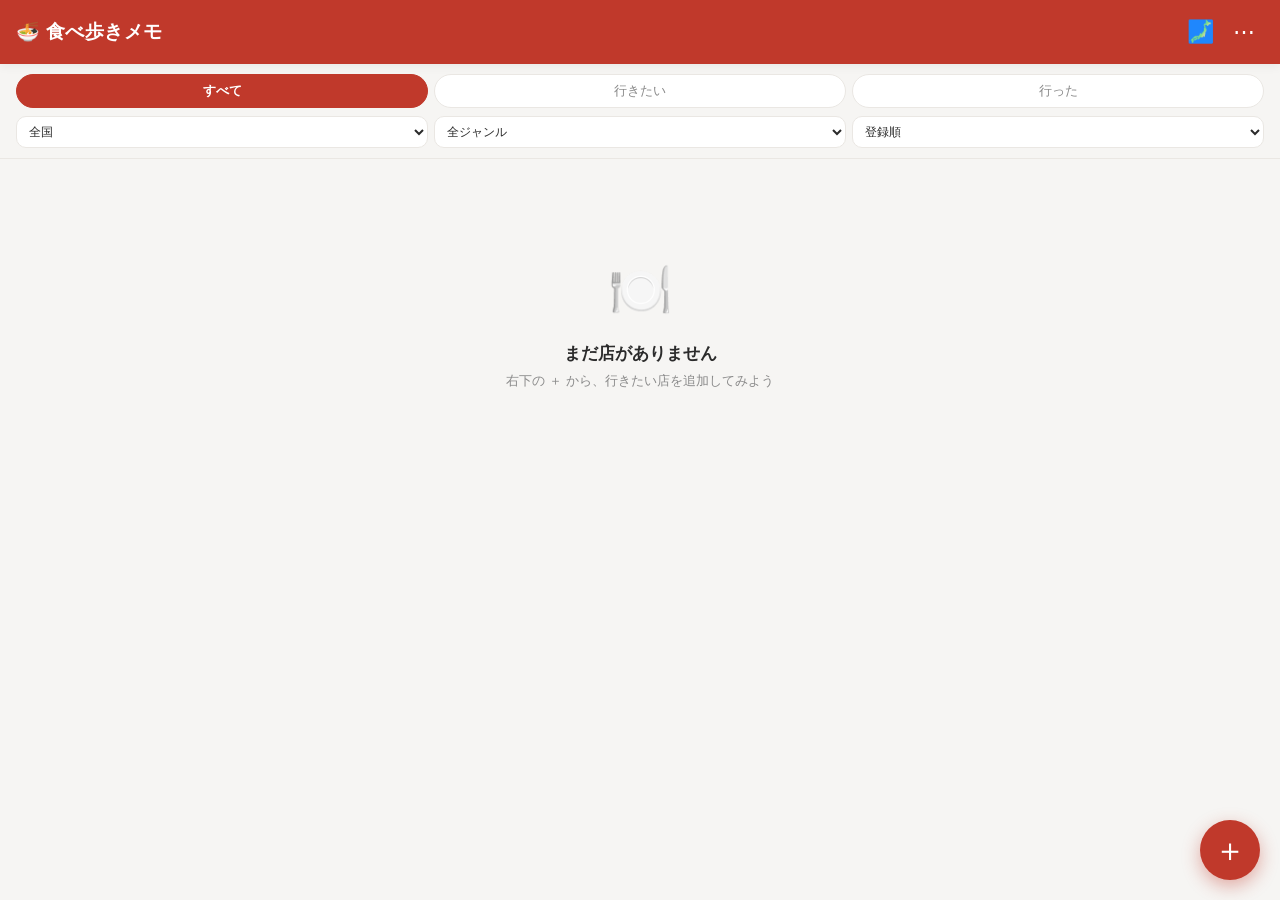
==== index.html @ 45bb27b1 "Supabase同期＋公開ビューを追加（Phase 0/1a/1b/2） - 認証：Supabase（spikeはメール+パスワード。OTP関数も同梱） - 同期：restaurants=文字, ph" ====
<!DOCTYPE html>
<html lang="ja">
<head>
  <meta charset="UTF-8" />
  <meta name="viewport" content="width=device-width, initial-scale=1, viewport-fit=cover" />
  <meta name="theme-color" content="#c0392b" />
  <title>食べ歩きメモ</title>

  <link rel="manifest" href="manifest.webmanifest" />
  <link rel="icon" href="icons/icon.svg" type="image/svg+xml" />
  <link rel="apple-touch-icon" href="icons/apple-touch-icon.png" />
  <meta name="apple-mobile-web-app-capable" content="yes" />
  <meta name="apple-mobile-web-app-status-bar-style" content="black-translucent" />
  <meta name="apple-mobile-web-app-title" content="食べ歩きメモ" />

  <link rel="stylesheet" href="styles.css" />
</head>
<body>
  <!-- ===== ヘッダー ===== -->
  <header class="app-header">
    <h1 class="app-title">🍜 食べ歩きメモ</h1>
    <div class="header-actions">
      <button id="conquestBtn" class="icon-btn" aria-label="全国制覇">🗾</button>
      <button id="menuBtn" class="icon-btn" aria-label="メニュー">⋯</button>
    </div>
  </header>

  <!-- ===== フィルタバー ===== -->
  <div class="filterbar">
    <div class="tabs" id="statusTabs">
      <button class="tab is-active" data-status="all">すべて</button>
      <button class="tab" data-status="want">行きたい</button>
      <button class="tab" data-status="visited">行った</button>
    </div>
    <div class="filter-selects">
      <select id="prefFilter" class="mini-select" aria-label="都道府県で絞る">
        <option value="">全国</option>
      </select>
      <select id="genreFilter" class="mini-select" aria-label="ジャンルで絞る">
        <option value="">全ジャンル</option>
      </select>
      <select id="sortSelect" class="mini-select" aria-label="並び替え">
        <option value="reg">登録順</option>
        <option value="date_desc">日付が新しい順</option>
        <option value="date_asc">日付が古い順</option>
        <option value="pref">都道府県順</option>
        <option value="genre">ジャンル順</option>
      </select>
    </div>
  </div>

  <!-- ===== 絞り込み中バー（地方など） ===== -->
  <div class="active-filter" id="activeFilterBar" hidden>
    <span id="activeFilterLabel"></span>
    <button id="activeFilterClear">解除</button>
  </div>

  <!-- ===== リスト ===== -->
  <main class="list" id="list"></main>

  <!-- ===== 空状態 ===== -->
  <div class="empty" id="emptyState" hidden>
    <div class="empty-emoji">🍽️</div>
    <p class="empty-text">まだ店がありません</p>
    <p class="empty-sub">右下の ＋ から、行きたい店を追加してみよう</p>
  </div>

  <!-- ===== 追加ボタン ===== -->
  <button id="fab" class="fab" aria-label="店を追加">＋</button>

  <!-- ===== 追加/編集モーダル ===== -->
  <div class="modal" id="editModal" hidden>
    <div class="modal-sheet">
      <div class="modal-head">
        <h2 id="editTitle">店を追加</h2>
        <button class="icon-btn" data-close aria-label="閉じる">✕</button>
      </div>
      <form id="editForm" class="form">
        <input type="hidden" id="f_id" />
        <label class="field">
          <span class="label">店名 <em>*</em></span>
          <input type="text" id="f_name" required placeholder="例）餃子の王将 三宮店" />
        </label>
        <label class="field">
          <span class="label">都道府県</span>
          <select id="f_pref"></select>
        </label>
        <label class="field">
          <span class="label">ジャンル</span>
          <select id="f_genre"></select>
        </label>
        <label class="field">
          <span class="label">URL（食べログ等）</span>
          <input type="url" id="f_url" inputmode="url" placeholder="https://..." />
        </label>
        <label class="field">
          <span class="label">メモ</span>
          <textarea id="f_memo" rows="2" placeholder="気になる一品・営業時間・同行者など"></textarea>
        </label>
        <fieldset class="field seg">
          <span class="label">状態</span>
          <div class="segmented">
            <label><input type="radio" name="f_status" value="want" checked /><span>行きたい</span></label>
            <label><input type="radio" name="f_status" value="visited" /><span>行った</span></label>
          </div>
        </fieldset>
        <label class="field">
          <span class="label">日付 <small id="f_dateNote"></small></span>
          <input type="date" id="f_date" />
        </label>
        <fieldset class="field" id="photoField">
          <span class="label">写真 <small id="f_photocount"></small></span>
          <div class="photo-grid" id="f_photoGrid"></div>
          <label class="btn small photo-add">
            <span id="f_photoAddLabel">＋ 写真を追加</span>
            <input type="file" id="f_photoInput" accept="image/*" multiple hidden />
          </label>
          <p class="hint">撮影／ライブラリから選択。自動で軽く圧縮して保存（最大10枚）</p>
        </fieldset>
        <div class="form-actions">
          <button type="button" class="btn ghost danger" id="deleteBtn" hidden>削除</button>
          <button type="submit" class="btn primary">保存</button>
        </div>
      </form>
    </div>
  </div>

  <!-- ===== 詳細モーダル ===== -->
  <div class="modal" id="detailModal" hidden>
    <div class="modal-sheet">
      <div class="modal-head">
        <h2 id="d_name">店名</h2>
        <button class="icon-btn" data-close aria-label="閉じる">✕</button>
      </div>
      <div class="detail-body">
        <div class="detail-meta">
          <span class="badge" id="d_status"></span>
          <span class="chip" id="d_genre" hidden></span>
          <span class="chip" id="d_pref"></span>
          <span class="chip" id="d_count" hidden></span>
        </div>

        <!-- 訪問（複数回）リスト -->
        <div class="visits" id="d_visits"></div>

        <button class="btn ghost add-visit-btn" id="addVisitBtn">＋ もう1回来た（訪問を追加）</button>

        <div class="publish-row" id="d_publishRow" hidden>
          <span><b>🌐 このお店を公開する</b><small>共有リンクで他の人が見られます（読むだけ）</small></span>
          <label class="switch"><input type="checkbox" id="d_public" /><span class="slider"></span></label>
        </div>
      </div>
    </div>
  </div>

  <!-- ===== メニュー（エクスポート/インポート） ===== -->
  <div class="modal" id="menuModal" hidden>
    <div class="modal-sheet compact">
      <div class="modal-head">
        <h2>データ管理</h2>
        <button class="icon-btn" data-close aria-label="閉じる">✕</button>
      </div>
      <div class="menu-list">
        <div id="syncPanel" class="sync-panel"></div>
        <button class="menu-item" id="exportBtn">
          <span class="menu-emoji">📤</span>
          <span><b>バックアップを書き出す</b><small>機種変・データ消え対策（必ず定期的に）</small></span>
        </button>
        <label class="menu-item">
          <span class="menu-emoji">📥</span>
          <span><b>バックアップを読み込む</b><small>書き出したファイルから復元</small></span>
          <input type="file" id="importInput" accept="application/json,.json" hidden />
        </label>
        <div class="menu-item toggle-row">
          <span class="menu-emoji">🗾</span>
          <span><b>全国制覇モード</b><small>ヘッダーの🗾ボタンを表示する</small></span>
          <label class="switch"><input type="checkbox" id="conquestToggle" /><span class="slider"></span></label>
        </div>
        <div class="menu-stat" id="menuStat"></div>
      </div>
    </div>
  </div>

  <!-- ===== 全国制覇 ===== -->
  <div class="modal" id="conquestModal" hidden>
    <div class="modal-sheet">
      <div class="modal-head">
        <h2>🗾 全国制覇</h2>
        <button class="icon-btn" data-close aria-label="閉じる">✕</button>
      </div>
      <div class="conquest-body">
        <div class="cq-headline"><span id="cq_count">0</span> / 47 制覇 <small id="cq_pct"></small></div>
        <div class="cq-bar"><div class="cq-bar-fill" id="cq_barfill"></div></div>
        <div class="cq-legend">
          <span><i class="lg visited"></i>制覇</span>
          <span><i class="lg want"></i>狙い中</span>
          <span><i class="lg none"></i>未開拓</span>
        </div>
        <div class="cq-map-wrap"><svg id="cq_map" viewBox="0 0 420 360" class="cq-map" xmlns="http://www.w3.org/2000/svg"></svg></div>
        <p class="hint" style="text-align:center">県をタップするとその県の一覧に飛びます</p>
        <div class="cq-regions" id="cq_regions"></div>
      </div>
    </div>
  </div>

  <!-- ===== 写真の拡大表示（ピンチ/パン） ===== -->
  <div class="lightbox" id="lightbox" hidden>
    <button class="lightbox-close" id="lightboxClose" aria-label="閉じる">✕</button>
    <span class="lightbox-count" id="lightboxCount"></span>
    <img id="lightboxImg" alt="" draggable="false" />
    <p class="lightbox-hint">スワイプで次の写真・ピンチで拡大・空いた所をタップで閉じる</p>
  </div>

  <!-- ===== トースト ===== -->
  <div class="toast" id="toast" hidden></div>

  <script src="vendor/supabase.min.js"></script>
  <script src="config.js"></script>
  <script src="sync.js"></script>
  <script src="app.js"></script>
</body>
</html>
---- styles.css ----
:root {
  --bg: #f6f5f3;
  --surface: #ffffff;
  --text: #2b2b2b;
  --muted: #8a8a8a;
  --line: #eae7e3;
  --brand: #c0392b;
  --brand-soft: #fbe9e7;
  --want: #e08a00;
  --want-soft: #fff3df;
  --visited: #2e7d5b;
  --visited-soft: #e4f3ec;
  --shadow: 0 2px 10px rgba(0,0,0,.06);
  --radius: 14px;
  --safe-top: env(safe-area-inset-top, 0px);
  --safe-bottom: env(safe-area-inset-bottom, 0px);
}

* { box-sizing: border-box; -webkit-tap-highlight-color: transparent; }
html, body { margin: 0; padding: 0; }
body {
  font-family: -apple-system, BlinkMacSystemFont, "Hiragino Sans", "Noto Sans JP", sans-serif;
  background: var(--bg);
  color: var(--text);
  line-height: 1.5;
  padding-bottom: calc(96px + var(--safe-bottom));
}

/* ===== ヘッダー ===== */
.app-header {
  position: sticky;
  top: 0;
  z-index: 20;
  display: flex;
  align-items: center;
  justify-content: space-between;
  gap: 8px;
  padding: calc(12px + var(--safe-top)) 16px 12px;
  background: var(--brand);
  color: #fff;
  box-shadow: var(--shadow);
}
.app-title { font-size: 19px; margin: 0; font-weight: 700; letter-spacing: .02em; }
.header-actions { display: flex; gap: 4px; }
.icon-btn {
  background: transparent; border: none; color: inherit;
  font-size: 22px; line-height: 1; width: 40px; height: 40px;
  border-radius: 10px; cursor: pointer;
}
.icon-btn:active { background: rgba(255,255,255,.18); }

/* ===== フィルタバー ===== */
.filterbar {
  position: sticky;
  top: calc(56px + var(--safe-top));
  z-index: 15;
  display: flex;
  flex-direction: column;
  align-items: stretch;
  gap: 8px;
  padding: 10px 16px;
  background: var(--bg);
  border-bottom: 1px solid var(--line);
}
.tabs { display: flex; gap: 6px; }
.tab {
  flex: 1;
  padding: 7px 6px;
  border: 1px solid var(--line);
  background: var(--surface);
  border-radius: 999px;
  font-size: 13px;
  color: var(--muted);
  cursor: pointer;
  white-space: nowrap;
}
.tab.is-active { background: var(--brand); border-color: var(--brand); color: #fff; font-weight: 600; }
.filter-selects { display: flex; gap: 6px; }
.mini-select {
  flex: 1; min-width: 0;
  padding: 7px 8px;
  border: 1px solid var(--line);
  border-radius: 10px;
  background: var(--surface);
  font-size: 12px;
}

/* ===== リスト ===== */
.list { padding: 14px 16px; display: flex; flex-direction: column; gap: 12px; }
.card {
  display: flex;
  gap: 12px;
  background: var(--surface);
  border: 1px solid var(--line);
  border-radius: var(--radius);
  padding: 12px;
  box-shadow: var(--shadow);
  cursor: pointer;
}
.card:active { transform: scale(.995); }
.card-thumb {
  width: 64px; height: 64px; flex: none;
  border-radius: 10px; object-fit: cover; background: var(--bg);
  display: grid; place-items: center; font-size: 26px; color: var(--muted);
  overflow: hidden;
}
.card-thumb img { width: 100%; height: 100%; object-fit: cover; }
.card-body { min-width: 0; flex: 1; }
.card-name { font-weight: 700; font-size: 16px; margin: 0 0 4px; overflow: hidden; text-overflow: ellipsis; white-space: nowrap; }
.card-num { color: var(--muted); font-weight: 600; font-size: 13px; }
.visit-badge { display: inline-block; margin-left: 6px; font-size: 11px; font-weight: 700; color: var(--brand); background: var(--brand-soft); padding: 1px 7px; border-radius: 999px; vertical-align: middle; }
.card-sub { display: flex; align-items: center; gap: 6px; flex-wrap: wrap; }
.card-memo { color: var(--muted); font-size: 13px; margin: 6px 0 0; overflow: hidden; text-overflow: ellipsis; white-space: nowrap; }

.badge { font-size: 11px; font-weight: 700; padding: 2px 8px; border-radius: 999px; white-space: nowrap; }
.badge.want { color: var(--want); background: var(--want-soft); }
.badge.visited { color: var(--visited); background: var(--visited-soft); }
.chip { font-size: 12px; color: var(--muted); background: var(--bg); border: 1px solid var(--line); padding: 2px 8px; border-radius: 999px; }

/* ===== 空状態 ===== */
.empty { text-align: center; padding: 64px 24px; color: var(--muted); }
.empty-emoji { font-size: 52px; }
.empty-text { font-size: 17px; font-weight: 700; color: var(--text); margin: 12px 0 4px; }
.empty-sub { font-size: 13px; margin: 0; }

/* ===== FAB ===== */
.fab {
  position: fixed;
  right: 20px;
  bottom: calc(20px + var(--safe-bottom));
  width: 60px; height: 60px;
  border-radius: 50%;
  border: none;
  background: var(--brand);
  color: #fff;
  font-size: 32px; line-height: 1;
  box-shadow: 0 6px 18px rgba(192,57,43,.4);
  cursor: pointer;
  z-index: 25;
}
.fab:active { transform: scale(.94); }

/* ===== モーダル ===== */
.modal {
  position: fixed; inset: 0; z-index: 40;
  background: rgba(0,0,0,.4);
  display: flex; align-items: flex-end; justify-content: center;
  animation: fade .18s ease;
}
/* hidden属性が付いているときは確実に隠す（.modalのdisplay:flexに勝たせる） */
.modal[hidden] { display: none; }
@keyframes fade { from { opacity: 0; } }
.modal-sheet {
  background: var(--surface);
  width: 100%;
  max-width: 560px;
  max-height: 92vh;
  overflow-y: auto;
  border-radius: 18px 18px 0 0;
  padding: 0 18px calc(20px + var(--safe-bottom));
  animation: slideup .22s ease;
}
.modal-sheet.compact { border-radius: 18px; margin: auto 12px; }
/* 詳細（表示）画面は常に画面の約3/4の大きさ（写真が多ければ少し伸びる） */
#detailModal .modal-sheet { min-height: 76vh; max-height: 90vh; }
@keyframes slideup { from { transform: translateY(30px); opacity: .6; } }
.modal-head {
  position: sticky; top: 0; background: var(--surface);
  display: flex; align-items: center; justify-content: space-between;
  padding: 16px 0 12px; border-bottom: 1px solid var(--line); margin-bottom: 16px;
}
.modal-head h2 { font-size: 17px; margin: 0; }
.modal-head .icon-btn { color: var(--muted); font-size: 18px; }

/* ===== フォーム ===== */
.form { display: flex; flex-direction: column; gap: 14px; }
.field { display: flex; flex-direction: column; gap: 6px; border: none; padding: 0; margin: 0; }
.field[hidden] { display: none; }
.field .label { font-size: 13px; font-weight: 600; color: var(--muted); }
.field .label em { color: var(--brand); font-style: normal; }
input[type=text], input[type=url], textarea, select {
  width: 100%;
  padding: 11px 12px;
  border: 1px solid var(--line);
  border-radius: 10px;
  font-size: 16px;
  background: var(--surface);
  color: var(--text);
  font-family: inherit;
}
textarea { resize: vertical; }
input:focus, textarea:focus, select:focus { outline: 2px solid var(--brand-soft); border-color: var(--brand); }

.segmented { display: flex; gap: 8px; }
.segmented label { flex: 1; }
.segmented input { position: absolute; opacity: 0; pointer-events: none; }
.segmented span {
  display: block; text-align: center; padding: 10px;
  border: 1px solid var(--line); border-radius: 10px; font-size: 14px; cursor: pointer;
}
.segmented input:checked + span { background: var(--brand); border-color: var(--brand); color: #fff; font-weight: 600; }

.form-actions { display: flex; gap: 10px; margin-top: 4px; }
.btn {
  border: none; border-radius: 10px; padding: 12px 16px;
  font-size: 15px; font-weight: 600; cursor: pointer; font-family: inherit;
}
.btn.primary { background: var(--brand); color: #fff; flex: 1; }
.btn.ghost { background: var(--bg); color: var(--text); border: 1px solid var(--line); }
.btn.ghost.danger { color: var(--brand); }
.btn.small { font-size: 13px; padding: 7px 12px; background: var(--brand-soft); color: var(--brand); }
.photo-add { display: inline-flex; align-items: center; justify-content: center; align-self: flex-start; }
.photo-add.busy { opacity: .6; pointer-events: none; }
#f_photoGrid:empty { display: none; }
#f_photoGrid { margin-bottom: 4px; }
.btn:active { transform: scale(.97); }

/* ===== 詳細 ===== */
.detail-body { display: flex; flex-direction: column; gap: 12px; }
.detail-meta { display: flex; gap: 8px; align-items: center; }
.detail-url { color: var(--brand); font-size: 14px; text-decoration: none; font-weight: 600; }
.detail-memo { margin: 0; white-space: pre-wrap; font-size: 15px; color: #444; }
.detail-memo:empty { display: none; }
.photos-head { display: flex; align-items: center; justify-content: space-between; margin-top: 6px; }
.photos-head .label { font-size: 13px; font-weight: 600; color: var(--muted); }
.photo-grid { display: grid; grid-template-columns: repeat(3, 1fr); gap: 6px; }
.photo-grid:empty { display: none; }
.photo-cell { position: relative; aspect-ratio: 1; border-radius: 10px; overflow: hidden; background: var(--bg); }
.photo-cell img { width: 100%; height: 100%; object-fit: cover; display: block; }
.photo-del {
  position: absolute; top: 4px; right: 4px;
  width: 26px; height: 26px; border-radius: 50%;
  background: rgba(0,0,0,.55); color: #fff; border: none;
  font-size: 14px; cursor: pointer; display: grid; place-items: center;
}
.hint { font-size: 12px; color: var(--muted); margin: 2px 0 0; }
.detail-actions { display: flex; gap: 10px; margin-top: 8px; }
.detail-actions .btn { flex: 1; }

/* ===== 訪問リスト（複数回） ===== */
.visits { display: flex; flex-direction: column; gap: 12px; }
.visit { border: 1px solid var(--line); border-radius: 12px; padding: 12px; display: flex; flex-direction: column; gap: 10px; background: var(--bg); }
.visit-head { display: flex; align-items: center; justify-content: space-between; gap: 8px; flex-wrap: wrap; }
.visit-head-left { display: flex; align-items: center; gap: 6px; flex-wrap: wrap; }
.visit-date { font-size: 13px; color: #555; }
.visit-actions { display: flex; gap: 6px; }
.btn.tiny { font-size: 12px; padding: 5px 10px; background: var(--brand-soft); color: var(--brand); }
.btn.tiny.ghost { background: var(--surface); color: var(--muted); border: 1px solid var(--line); }
.add-visit-btn { width: 100%; margin-top: 12px; }

/* ===== 全国制覇 ===== */
.conquest-body { display: flex; flex-direction: column; gap: 12px; }
.cq-headline { font-size: 20px; font-weight: 800; text-align: center; }
.cq-headline small { font-size: 14px; color: var(--muted); font-weight: 600; }
.cq-bar { height: 10px; background: var(--line); border-radius: 999px; overflow: hidden; }
.cq-bar-fill { height: 100%; background: var(--brand); border-radius: 999px; transition: width .5s ease; }
.cq-legend { display: flex; gap: 16px; justify-content: center; font-size: 12px; color: var(--muted); }
.cq-legend .lg { display: inline-block; width: 12px; height: 12px; border-radius: 3px; margin-right: 4px; vertical-align: -1px; }
.cq-legend .lg.visited { background: var(--brand); }
.cq-legend .lg.want { background: var(--want); }
.cq-legend .lg.none { background: #e6e3df; }
.cq-map-wrap { overflow-x: auto; }
.cq-map { width: 100%; max-width: 420px; height: auto; display: block; margin: 0 auto; }
.cq-map .tile { cursor: pointer; }
.cq-map .tile rect { stroke: rgba(0,0,0,.06); }
.cq-map .tile text { font-size: 9px; font-weight: 700; pointer-events: none; }
.cq-map .tile-visited rect { fill: var(--brand); }
.cq-map .tile-visited text { fill: #fff; }
.cq-map .tile-want rect { fill: var(--want); }
.cq-map .tile-want text { fill: #fff; }
.cq-map .tile-none rect { fill: #e6e3df; }
.cq-map .tile-none text { fill: #9a958e; }
.cq-map .tile:active rect { opacity: .7; }
.cq-regions { display: grid; grid-template-columns: repeat(2, 1fr); gap: 4px 16px; }
.cq-region { display: flex; justify-content: space-between; align-items: baseline; padding: 5px 2px; border-bottom: 1px solid var(--line); font-size: 13px; }
.cq-region-name { color: var(--text); }
.cq-region-score { font-weight: 700; color: var(--muted); }
.cq-region.complete .cq-region-score { color: var(--brand); }
.cq-region { cursor: pointer; }
.cq-region:active { background: var(--bg); }

/* 絞り込み中バー */
.active-filter {
  position: sticky; top: calc(120px + var(--safe-top)); z-index: 14;
  display: flex; align-items: center; justify-content: space-between;
  gap: 10px; margin: 10px 16px 0; padding: 8px 14px;
  background: var(--brand-soft); color: var(--brand);
  border-radius: 10px; font-size: 13px; font-weight: 600;
}
.active-filter[hidden] { display: none; }
.active-filter button { background: var(--brand); color: #fff; border: none; border-radius: 8px; padding: 5px 12px; font-size: 13px; font-weight: 700; cursor: pointer; }

/* ===== アクション付きトースト ===== */
.toast-action { margin-left: 12px; background: transparent; border: none; color: #7fd0ff; font-weight: 700; font-size: 14px; cursor: pointer; padding: 0; }

/* ===== メニュー ===== */
.menu-list { display: flex; flex-direction: column; gap: 8px; }
.menu-item {
  display: flex; align-items: center; gap: 12px; text-align: left;
  background: var(--bg); border: 1px solid var(--line); border-radius: 12px;
  padding: 14px; cursor: pointer; font-family: inherit; width: 100%;
}
.menu-item:active { background: var(--line); }
.menu-emoji { font-size: 22px; }
.menu-item b { display: block; font-size: 15px; }
.menu-item small { display: block; color: var(--muted); font-size: 12px; }
.menu-stat { text-align: center; color: var(--muted); font-size: 12px; padding: 6px; }
.toggle-row { cursor: default; }
.toggle-row .switch { margin-left: auto; flex: none; }
.switch { position: relative; display: inline-block; width: 46px; height: 27px; }
.switch input { opacity: 0; width: 0; height: 0; }
.switch .slider { position: absolute; inset: 0; background: #cfcac3; border-radius: 999px; transition: .2s; cursor: pointer; }
.switch .slider::before { content: ""; position: absolute; width: 21px; height: 21px; left: 3px; top: 3px; background: #fff; border-radius: 50%; transition: .2s; box-shadow: 0 1px 3px rgba(0,0,0,.25); }
.switch input:checked + .slider { background: var(--brand); }
.switch input:checked + .slider::before { transform: translateX(19px); }
.icon-btn[hidden] { display: none; }

/* ===== 写真の拡大表示 ===== */
.photo-cell img { cursor: zoom-in; }
.lightbox {
  position: fixed; inset: 0; z-index: 80;
  background: rgba(0,0,0,.93);
  display: flex; align-items: center; justify-content: center;
  overflow: hidden; touch-action: none;
}
.lightbox[hidden] { display: none; }
.lightbox img {
  max-width: 100%; max-height: 100%;
  transform-origin: center center;
  will-change: transform;
  user-select: none; -webkit-user-select: none; -webkit-user-drag: none;
}
.lightbox-close {
  position: absolute; top: calc(10px + var(--safe-top)); right: 14px; z-index: 2;
  width: 44px; height: 44px; border-radius: 50%;
  background: rgba(255,255,255,.16); color: #fff; border: none;
  font-size: 20px; cursor: pointer; display: grid; place-items: center;
}
.lightbox-hint {
  position: absolute; left: 0; right: 0; bottom: calc(16px + var(--safe-bottom));
  text-align: center; color: rgba(255,255,255,.7); font-size: 12px; margin: 0; padding: 0 16px;
  pointer-events: none;
}
.lightbox-count {
  position: absolute; top: calc(16px + var(--safe-top)); left: 0; right: 0;
  text-align: center; color: rgba(255,255,255,.9); font-size: 14px; font-weight: 600;
  pointer-events: none;
}
.lightbox img.animating { transition: transform .2s ease; }

/* ===== トースト ===== */
.toast {
  position: fixed; left: 50%; bottom: calc(100px + var(--safe-bottom));
  transform: translateX(-50%);
  background: #333; color: #fff; padding: 11px 18px;
  border-radius: 999px; font-size: 14px; z-index: 60;
  box-shadow: 0 4px 14px rgba(0,0,0,.25);
  animation: pop .2s ease;
}
@keyframes pop { from { transform: translateX(-50%) translateY(8px); opacity: 0; } }

@media (min-width: 620px) {
  .modal { align-items: center; }
  .modal-sheet { border-radius: 18px; margin: 12px; }
}

/* ===== 同期パネル（設定モーダル内） ===== */
.sync-panel { margin-bottom: 6px; }
.sync-box {
  background: #faf7f5; border: 1px solid #eee; border-radius: 12px;
  padding: 12px; display: flex; flex-direction: column; gap: 8px;
}
.sync-title { font-weight: 700; font-size: 14px; }
.sync-note { font-size: 12px; color: #777; word-break: break-all; }
.sync-input {
  width: 100%; box-sizing: border-box; padding: 9px 11px;
  border: 1px solid #ddd; border-radius: 8px; font-size: 15px;
}
.sync-row { display: flex; gap: 8px; }
#syncCodeWrap { display: flex; flex-direction: column; gap: 8px; }

.publish-row {
  display: flex; align-items: center; justify-content: space-between; gap: 10px;
  margin-top: 14px; padding: 12px; border: 1px solid #eee; border-radius: 12px; background: #faf7f5;
}
.publish-row small { display: block; color: #888; font-size: 11px; margin-top: 2px; }
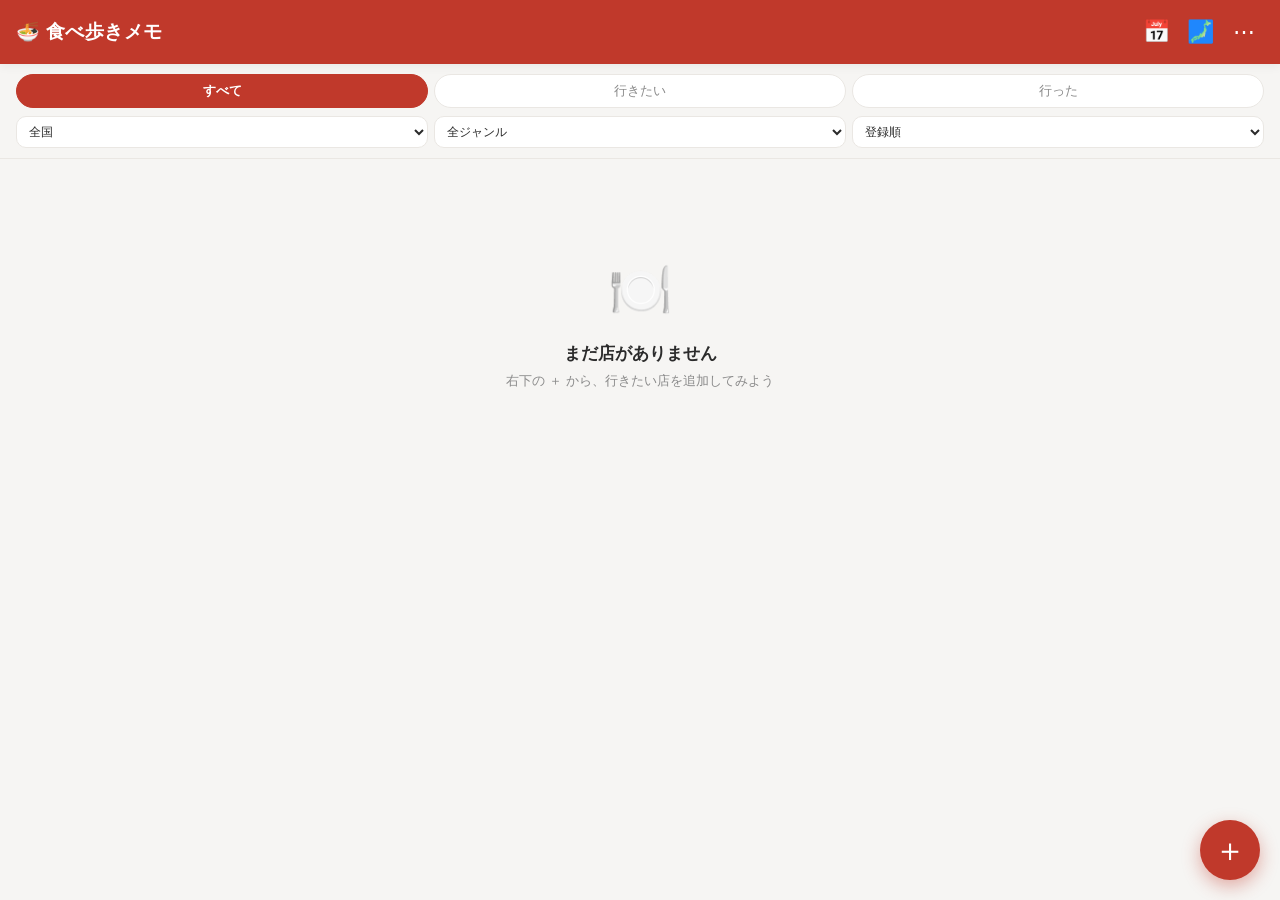
==== commit 42e154cb: "カレンダー表示＋ダークモードを追加 - カレンダー：ヘッダー📅→月グリッド。行った記録を日付ごとに表示・   複数は件数ドット・本日ハイライト・前後月ナビ・日タップで店リスト→詳細へ - ダークモード" ====
--- a/index.html
+++ b/index.html
@@ -13,6 +13,7 @@
   <meta name="apple-mobile-web-app-status-bar-style" content="black-translucent" />
   <meta name="apple-mobile-web-app-title" content="食べ歩きメモ" />
 
+  <script>try{var t=localStorage.getItem('resto-log-theme');if(t)document.documentElement.setAttribute('data-theme',t);}catch(e){}</script>
   <link rel="stylesheet" href="styles.css" />
 </head>
 <body>
@@ -20,6 +21,7 @@
   <header class="app-header">
     <h1 class="app-title">🍜 食べ歩きメモ</h1>
     <div class="header-actions">
+      <button id="calendarBtn" class="icon-btn" aria-label="カレンダー">📅</button>
       <button id="conquestBtn" class="icon-btn" aria-label="全国制覇">🗾</button>
       <button id="menuBtn" class="icon-btn" aria-label="メニュー">⋯</button>
     </div>
@@ -176,6 +178,11 @@
           <span><b>全国制覇モード</b><small>ヘッダーの🗾ボタンを表示する</small></span>
           <label class="switch"><input type="checkbox" id="conquestToggle" /><span class="slider"></span></label>
         </div>
+        <div class="menu-item toggle-row">
+          <span class="menu-emoji">🌙</span>
+          <span><b>ダークモード</b><small>暗い配色に切り替え</small></span>
+          <label class="switch"><input type="checkbox" id="darkToggle" /><span class="slider"></span></label>
+        </div>
         <div class="menu-stat" id="menuStat"></div>
       </div>
     </div>
@@ -203,6 +210,28 @@
     </div>
   </div>
 
+  <!-- ===== カレンダー ===== -->
+  <div class="modal" id="calendarModal" hidden>
+    <div class="modal-sheet">
+      <div class="modal-head">
+        <h2>📅 カレンダー</h2>
+        <button class="icon-btn" data-close aria-label="閉じる">✕</button>
+      </div>
+      <div class="cal-body">
+        <div class="cal-nav">
+          <button id="cal_prev" aria-label="前の月">‹</button>
+          <div class="cal-title-wrap">
+            <div class="cal-title" id="cal_title"></div>
+            <div class="cal-monthcount" id="cal_monthcount"></div>
+          </div>
+          <button id="cal_next" aria-label="次の月">›</button>
+        </div>
+        <div class="cal-grid" id="cal_grid"></div>
+        <div class="cal-day" id="cal_day"></div>
+      </div>
+    </div>
+  </div>
+
   <!-- ===== 写真の拡大表示（ピンチ/パン） ===== -->
   <div class="lightbox" id="lightbox" hidden>
     <button class="lightbox-close" id="lightboxClose" aria-label="閉じる">✕</button>
--- a/styles.css
+++ b/styles.css
@@ -1,7 +1,9 @@
 :root {
   --bg: #f6f5f3;
   --surface: #ffffff;
+  --surface-2: #faf7f5;
   --text: #2b2b2b;
+  --text-2: #555555;
   --muted: #8a8a8a;
   --line: #eae7e3;
   --brand: #c0392b;
@@ -10,10 +12,58 @@
   --want-soft: #fff3df;
   --visited: #2e7d5b;
   --visited-soft: #e4f3ec;
+  --tile-none: #e6e3df;
+  --tile-none-text: #9a958e;
+  --tile-stroke: rgba(0,0,0,.06);
+  --switch-off: #cfcac3;
   --shadow: 0 2px 10px rgba(0,0,0,.06);
   --radius: 14px;
   --safe-top: env(safe-area-inset-top, 0px);
   --safe-bottom: env(safe-area-inset-bottom, 0px);
+}
+
+/* ダークモード: システム連動（明示ライト時は除外）＋手動トグル(data-theme) */
+@media (prefers-color-scheme: dark) {
+  :root:not([data-theme="light"]) {
+    --bg: #16181c;
+    --surface: #22252b;
+    --surface-2: #2a2e35;
+    --text: #eceef2;
+    --text-2: #c2c6cd;
+    --muted: #9aa0a8;
+    --line: #363a42;
+    --brand: #d8483a;
+    --brand-soft: #47241f;
+    --want: #f0a52a;
+    --want-soft: #3a2e18;
+    --visited: #4bbf8c;
+    --visited-soft: #173025;
+    --tile-none: #3a3e46;
+    --tile-none-text: #8b9098;
+    --tile-stroke: rgba(255,255,255,.08);
+    --switch-off: #4a4e56;
+    --shadow: 0 2px 10px rgba(0,0,0,.35);
+  }
+}
+:root[data-theme="dark"] {
+  --bg: #16181c;
+  --surface: #22252b;
+  --surface-2: #2a2e35;
+  --text: #eceef2;
+  --text-2: #c2c6cd;
+  --muted: #9aa0a8;
+  --line: #363a42;
+  --brand: #d8483a;
+  --brand-soft: #47241f;
+  --want: #f0a52a;
+  --want-soft: #3a2e18;
+  --visited: #4bbf8c;
+  --visited-soft: #173025;
+  --tile-none: #3a3e46;
+  --tile-none-text: #8b9098;
+  --tile-stroke: rgba(255,255,255,.08);
+  --switch-off: #4a4e56;
+  --shadow: 0 2px 10px rgba(0,0,0,.35);
 }
 
 * { box-sizing: border-box; -webkit-tap-highlight-color: transparent; }
@@ -219,7 +269,7 @@
 .detail-body { display: flex; flex-direction: column; gap: 12px; }
 .detail-meta { display: flex; gap: 8px; align-items: center; }
 .detail-url { color: var(--brand); font-size: 14px; text-decoration: none; font-weight: 600; }
-.detail-memo { margin: 0; white-space: pre-wrap; font-size: 15px; color: #444; }
+.detail-memo { margin: 0; white-space: pre-wrap; font-size: 15px; color: var(--text-2); }
 .detail-memo:empty { display: none; }
 .photos-head { display: flex; align-items: center; justify-content: space-between; margin-top: 6px; }
 .photos-head .label { font-size: 13px; font-weight: 600; color: var(--muted); }
@@ -242,7 +292,7 @@
 .visit { border: 1px solid var(--line); border-radius: 12px; padding: 12px; display: flex; flex-direction: column; gap: 10px; background: var(--bg); }
 .visit-head { display: flex; align-items: center; justify-content: space-between; gap: 8px; flex-wrap: wrap; }
 .visit-head-left { display: flex; align-items: center; gap: 6px; flex-wrap: wrap; }
-.visit-date { font-size: 13px; color: #555; }
+.visit-date { font-size: 13px; color: var(--text-2); }
 .visit-actions { display: flex; gap: 6px; }
 .btn.tiny { font-size: 12px; padding: 5px 10px; background: var(--brand-soft); color: var(--brand); }
 .btn.tiny.ghost { background: var(--surface); color: var(--muted); border: 1px solid var(--line); }
@@ -258,18 +308,18 @@
 .cq-legend .lg { display: inline-block; width: 12px; height: 12px; border-radius: 3px; margin-right: 4px; vertical-align: -1px; }
 .cq-legend .lg.visited { background: var(--brand); }
 .cq-legend .lg.want { background: var(--want); }
-.cq-legend .lg.none { background: #e6e3df; }
+.cq-legend .lg.none { background: var(--tile-none); }
 .cq-map-wrap { overflow-x: auto; }
 .cq-map { width: 100%; max-width: 420px; height: auto; display: block; margin: 0 auto; }
 .cq-map .tile { cursor: pointer; }
-.cq-map .tile rect { stroke: rgba(0,0,0,.06); }
+.cq-map .tile rect { stroke: var(--tile-stroke); }
 .cq-map .tile text { font-size: 9px; font-weight: 700; pointer-events: none; }
 .cq-map .tile-visited rect { fill: var(--brand); }
 .cq-map .tile-visited text { fill: #fff; }
 .cq-map .tile-want rect { fill: var(--want); }
 .cq-map .tile-want text { fill: #fff; }
-.cq-map .tile-none rect { fill: #e6e3df; }
-.cq-map .tile-none text { fill: #9a958e; }
+.cq-map .tile-none rect { fill: var(--tile-none); }
+.cq-map .tile-none text { fill: var(--tile-none-text); }
 .cq-map .tile:active rect { opacity: .7; }
 .cq-regions { display: grid; grid-template-columns: repeat(2, 1fr); gap: 4px 16px; }
 .cq-region { display: flex; justify-content: space-between; align-items: baseline; padding: 5px 2px; border-bottom: 1px solid var(--line); font-size: 13px; }
@@ -309,7 +359,7 @@
 .toggle-row .switch { margin-left: auto; flex: none; }
 .switch { position: relative; display: inline-block; width: 46px; height: 27px; }
 .switch input { opacity: 0; width: 0; height: 0; }
-.switch .slider { position: absolute; inset: 0; background: #cfcac3; border-radius: 999px; transition: .2s; cursor: pointer; }
+.switch .slider { position: absolute; inset: 0; background: var(--switch-off); border-radius: 999px; transition: .2s; cursor: pointer; }
 .switch .slider::before { content: ""; position: absolute; width: 21px; height: 21px; left: 3px; top: 3px; background: #fff; border-radius: 50%; transition: .2s; box-shadow: 0 1px 3px rgba(0,0,0,.25); }
 .switch input:checked + .slider { background: var(--brand); }
 .switch input:checked + .slider::before { transform: translateX(19px); }
@@ -367,20 +417,67 @@
 /* ===== 同期パネル（設定モーダル内） ===== */
 .sync-panel { margin-bottom: 6px; }
 .sync-box {
-  background: #faf7f5; border: 1px solid #eee; border-radius: 12px;
+  background: var(--surface-2); border: 1px solid var(--line); border-radius: 12px;
   padding: 12px; display: flex; flex-direction: column; gap: 8px;
 }
 .sync-title { font-weight: 700; font-size: 14px; }
-.sync-note { font-size: 12px; color: #777; word-break: break-all; }
+.sync-note { font-size: 12px; color: var(--muted); word-break: break-all; }
 .sync-input {
   width: 100%; box-sizing: border-box; padding: 9px 11px;
-  border: 1px solid #ddd; border-radius: 8px; font-size: 15px;
+  border: 1px solid var(--line); border-radius: 8px; font-size: 15px;
+  background: var(--surface); color: var(--text);
 }
 .sync-row { display: flex; gap: 8px; }
 #syncCodeWrap { display: flex; flex-direction: column; gap: 8px; }
 
 .publish-row {
   display: flex; align-items: center; justify-content: space-between; gap: 10px;
-  margin-top: 14px; padding: 12px; border: 1px solid #eee; border-radius: 12px; background: #faf7f5;
-}
-.publish-row small { display: block; color: #888; font-size: 11px; margin-top: 2px; }
+  margin-top: 14px; padding: 12px; border: 1px solid var(--line); border-radius: 12px; background: var(--surface-2);
+}
+.publish-row small { display: block; color: var(--muted); font-size: 11px; margin-top: 2px; }
+
+/* ===== カレンダー ===== */
+.cal-body { display: flex; flex-direction: column; gap: 12px; }
+.cal-nav { display: flex; align-items: center; justify-content: space-between; gap: 8px; }
+.cal-nav button {
+  width: 40px; height: 36px; border-radius: 10px; border: 1px solid var(--line);
+  background: var(--surface); color: var(--text); font-size: 18px; cursor: pointer;
+}
+.cal-nav button:active { background: var(--bg); }
+.cal-title-wrap { text-align: center; line-height: 1.3; }
+.cal-title { font-size: 17px; font-weight: 800; }
+.cal-monthcount { font-size: 12px; color: var(--muted); }
+.cal-grid { display: grid; grid-template-columns: repeat(7, 1fr); gap: 4px; }
+.cal-wd { text-align: center; font-size: 11px; color: var(--muted); padding: 2px 0; font-weight: 600; }
+.cal-wd:first-child { color: var(--brand); }
+.cal-wd:last-child { color: var(--want); }
+.cal-cell {
+  position: relative; aspect-ratio: 1; border: 1px solid var(--line);
+  border-radius: 8px; background: var(--surface); padding: 0;
+  display: flex; align-items: flex-start; justify-content: flex-start;
+  font-family: inherit; cursor: default;
+}
+.cal-cell.cal-empty { border: none; background: transparent; }
+.cal-cell.has { cursor: pointer; border-color: var(--brand); }
+.cal-cell.has:active { background: var(--brand-soft); }
+.cal-cell.today { box-shadow: inset 0 0 0 2px var(--want); }
+.cal-cell.sel { background: var(--brand-soft); border-color: var(--brand); }
+.cal-daynum { font-size: 12px; color: var(--text); padding: 3px 0 0 5px; }
+.cal-cell[disabled] .cal-daynum { color: var(--muted); }
+.cal-dot {
+  position: absolute; right: 4px; bottom: 3px; min-width: 16px; height: 16px;
+  border-radius: 999px; background: var(--brand); color: #fff;
+  font-size: 10px; font-weight: 700; display: grid; place-items: center; padding: 0 3px;
+}
+.cal-day { display: flex; flex-direction: column; gap: 6px; margin-top: 4px; }
+.cal-hint { font-size: 12px; color: var(--muted); text-align: center; margin: 8px 0; }
+.cal-day-head { font-size: 14px; font-weight: 700; color: var(--brand); padding: 4px 2px; border-bottom: 1px solid var(--line); }
+.cal-day-item {
+  display: flex; align-items: center; gap: 10px; width: 100%; text-align: left;
+  border: 1px solid var(--line); border-radius: 10px; background: var(--surface);
+  padding: 10px; cursor: pointer; font-family: inherit;
+}
+.cal-day-item:active { background: var(--bg); }
+.cal-day-emoji { font-size: 20px; flex: none; }
+.cal-day-name { font-size: 15px; font-weight: 600; color: var(--text); }
+.cal-day-pref { font-size: 12px; color: var(--muted); margin-left: 8px; }
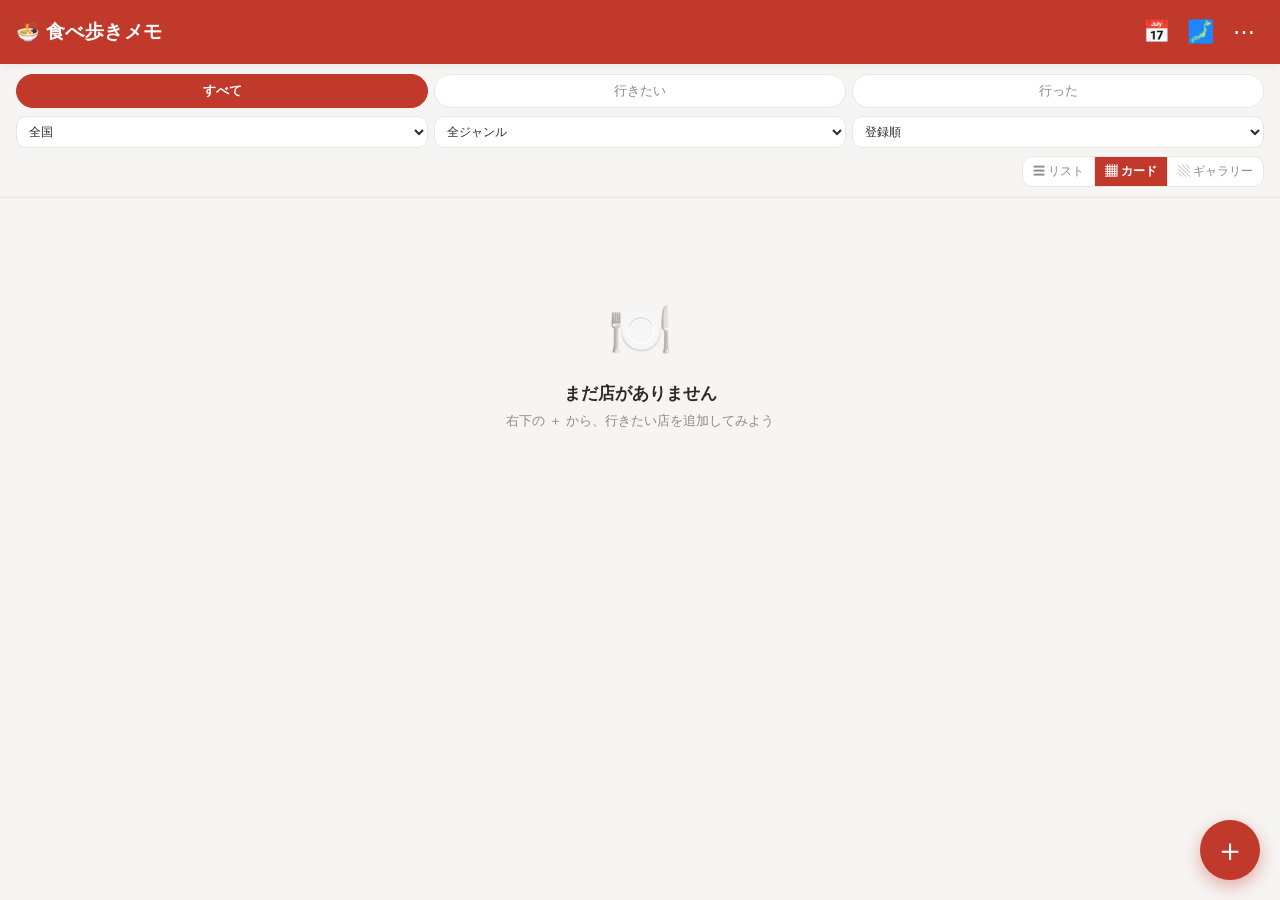
==== commit 9c8a844e: "表示モード3種＋遅延読み込み／公開ビューを同UI化＋写真拡大 - 一覧に表示モード切替（リスト/カード/ギャラリー・既定カード）を追加。   フィルタバーにセグメント、localStorageで記憶。" ====
--- a/index.html
+++ b/index.html
@@ -49,6 +49,13 @@
         <option value="genre">ジャンル順</option>
       </select>
     </div>
+    <div class="viewbar">
+      <div class="viewmodes" id="viewModes" role="group" aria-label="表示切替">
+        <button class="vm" data-mode="list">☰ リスト</button>
+        <button class="vm" data-mode="card">▦ カード</button>
+        <button class="vm" data-mode="gallery">▧ ギャラリー</button>
+      </div>
+    </div>
   </div>
 
   <!-- ===== 絞り込み中バー（地方など） ===== -->
@@ -59,6 +66,7 @@
 
   <!-- ===== リスト ===== -->
   <main class="list" id="list"></main>
+  <div id="listSentinel" aria-hidden="true"></div>
 
   <!-- ===== 空状態 ===== -->
   <div class="empty" id="emptyState" hidden>
--- a/styles.css
+++ b/styles.css
@@ -161,6 +161,44 @@
 .visit-badge { display: inline-block; margin-left: 6px; font-size: 11px; font-weight: 700; color: var(--brand); background: var(--brand-soft); padding: 1px 7px; border-radius: 999px; vertical-align: middle; }
 .card-sub { display: flex; align-items: center; gap: 6px; flex-wrap: wrap; }
 .card-memo { color: var(--muted); font-size: 13px; margin: 6px 0 0; overflow: hidden; text-overflow: ellipsis; white-space: nowrap; }
+
+/* ===== 表示モード（リスト/カード/ギャラリー） ===== */
+/* 既定(mode-list)＝上のベース .list/.card がそのまま生きる */
+.list.mode-list { max-width: 760px; margin-inline: auto; gap: 8px; }
+
+/* カード：写真を上に載せた縦カードのグリッド（スマホ1列→広幅で複数列） */
+.list.mode-card {
+  display: grid;
+  grid-template-columns: repeat(auto-fill, minmax(230px, 1fr));
+  gap: 12px; max-width: 1040px; margin-inline: auto;
+}
+.mode-card .card { flex-direction: column; padding: 0; gap: 0; overflow: hidden; }
+.mode-card .card-thumb { width: 100%; height: 140px; border-radius: 0; }
+.mode-card .card-body { padding: 10px 12px 12px; width: 100%; }
+
+/* ギャラリー：写真主役の可変グリッド(masonry・CSS columns) */
+.list.mode-gallery {
+  display: block; column-width: 180px; column-gap: 10px;
+  max-width: 1040px; margin-inline: auto;
+}
+.mode-gallery .card { display: block; break-inside: avoid; margin: 0 0 10px; padding: 0; gap: 0; overflow: hidden; }
+.mode-gallery .card-thumb { width: 100%; height: auto; min-height: 70px; border-radius: 0; }
+.mode-gallery .card-thumb img { width: 100%; height: auto; }
+.mode-gallery .card-body { padding: 8px 10px; }
+.mode-gallery .card-sub, .mode-gallery .card-memo { display: none; }
+
+/* 表示切替セグメント */
+.viewbar { display: flex; justify-content: flex-end; }
+.viewmodes { display: inline-flex; border: 1px solid var(--line); border-radius: 10px; overflow: hidden; }
+.vm {
+  background: var(--surface); border: none; border-right: 1px solid var(--line);
+  padding: 6px 10px; font-size: 12px; color: var(--muted); cursor: pointer; font-family: inherit;
+}
+.vm:last-child { border-right: none; }
+.vm.is-active { background: var(--brand); color: #fff; font-weight: 600; }
+
+/* 無限スクロールの番兵 */
+#listSentinel { height: 1px; }
 
 .badge { font-size: 11px; font-weight: 700; padding: 2px 8px; border-radius: 999px; white-space: nowrap; }
 .badge.want { color: var(--want); background: var(--want-soft); }
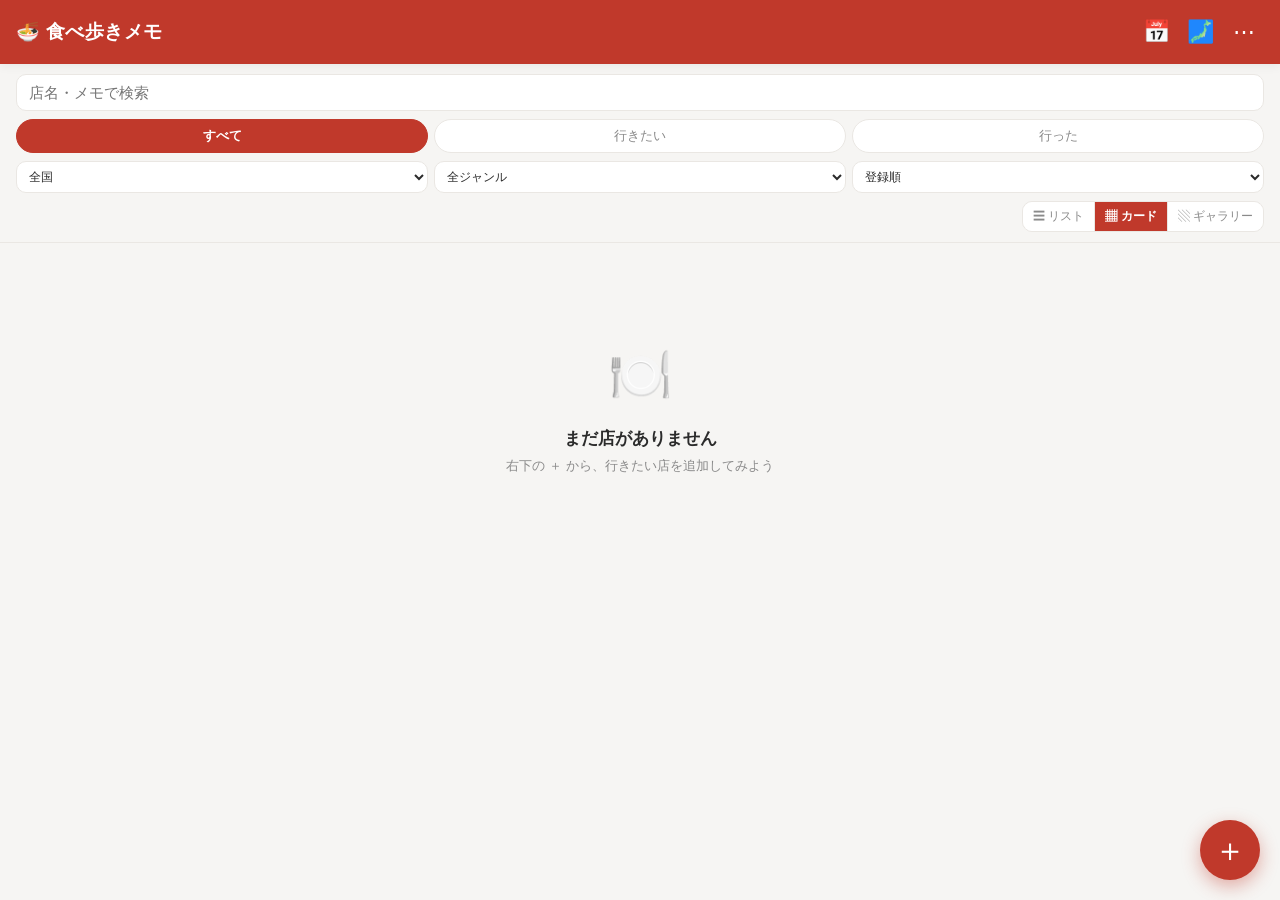
==== commit 6e1527e5: "UI 4機能追加：カレンダー年間表示／フリーワード検索／★評価／拡大の◀▶送り - カレンダー：月/年トグル＋年間表示（12か月ミニグリッド・行った日をマーク・   月タップで月表示にドリルイン・年送" ====
--- a/index.html
+++ b/index.html
@@ -29,6 +29,7 @@
 
   <!-- ===== フィルタバー ===== -->
   <div class="filterbar">
+    <input type="search" id="searchInput" class="search-input" placeholder="店名・メモで検索" aria-label="店名・メモで検索" />
     <div class="tabs" id="statusTabs">
       <button class="tab is-active" data-status="all">すべて</button>
       <button class="tab" data-status="want">行きたい</button>
@@ -45,6 +46,7 @@
         <option value="reg">登録順</option>
         <option value="date_desc">日付が新しい順</option>
         <option value="date_asc">日付が古い順</option>
+        <option value="rating">評価が高い順</option>
         <option value="pref">都道府県順</option>
         <option value="genre">ジャンル順</option>
       </select>
@@ -118,6 +120,10 @@
           <span class="label">日付 <small id="f_dateNote"></small></span>
           <input type="date" id="f_date" />
         </label>
+        <fieldset class="field" id="ratingField">
+          <span class="label">評価 <small id="f_ratingNote"></small></span>
+          <div class="rating-input" id="f_rating"></div>
+        </fieldset>
         <fieldset class="field" id="photoField">
           <span class="label">写真 <small id="f_photocount"></small></span>
           <div class="photo-grid" id="f_photoGrid"></div>
@@ -226,15 +232,22 @@
         <button class="icon-btn" data-close aria-label="閉じる">✕</button>
       </div>
       <div class="cal-body">
+        <div class="cal-seg-wrap">
+          <div class="cal-seg" id="cal_seg" role="group" aria-label="月/年切替">
+            <button data-cmode="month" class="is-active">月</button>
+            <button data-cmode="year">年</button>
+          </div>
+        </div>
         <div class="cal-nav">
-          <button id="cal_prev" aria-label="前の月">‹</button>
+          <button id="cal_prev" aria-label="前へ">‹</button>
           <div class="cal-title-wrap">
             <div class="cal-title" id="cal_title"></div>
             <div class="cal-monthcount" id="cal_monthcount"></div>
           </div>
-          <button id="cal_next" aria-label="次の月">›</button>
+          <button id="cal_next" aria-label="次へ">›</button>
         </div>
         <div class="cal-grid" id="cal_grid"></div>
+        <div class="cal-year" id="cal_year" hidden></div>
         <div class="cal-day" id="cal_day"></div>
       </div>
     </div>
@@ -243,9 +256,11 @@
   <!-- ===== 写真の拡大表示（ピンチ/パン） ===== -->
   <div class="lightbox" id="lightbox" hidden>
     <button class="lightbox-close" id="lightboxClose" aria-label="閉じる">✕</button>
+    <button class="lightbox-nav prev" id="lightboxPrev" aria-label="前の写真" hidden>‹</button>
+    <button class="lightbox-nav next" id="lightboxNext" aria-label="次の写真" hidden>›</button>
     <span class="lightbox-count" id="lightboxCount"></span>
     <img id="lightboxImg" alt="" draggable="false" />
-    <p class="lightbox-hint">スワイプで次の写真・ピンチで拡大・空いた所をタップで閉じる</p>
+    <p class="lightbox-hint">◀▶・スワイプ・矢印キーで送る／ピンチで拡大／空いた所をタップで閉じる</p>
   </div>
 
   <!-- ===== トースト ===== -->
--- a/styles.css
+++ b/styles.css
@@ -169,11 +169,12 @@
 /* カード：写真を上に載せた縦カードのグリッド（スマホ1列→広幅で複数列） */
 .list.mode-card {
   display: grid;
-  grid-template-columns: repeat(auto-fill, minmax(230px, 1fr));
-  gap: 12px; max-width: 1040px; margin-inline: auto;
+  grid-template-columns: repeat(auto-fill, minmax(200px, 1fr));
+  gap: 12px; max-width: 1120px; margin-inline: auto;
 }
 .mode-card .card { flex-direction: column; padding: 0; gap: 0; overflow: hidden; }
 .mode-card .card-thumb { width: 100%; height: 140px; border-radius: 0; }
+.mode-card .card-thumb img { width: 100%; height: 140px; object-fit: cover; display: block; }
 .mode-card .card-body { padding: 10px 12px 12px; width: 100%; }
 
 /* ギャラリー：写真主役の可変グリッド(masonry・CSS columns) */
@@ -519,3 +520,46 @@
 .cal-day-emoji { font-size: 20px; flex: none; }
 .cal-day-name { font-size: 15px; font-weight: 600; color: var(--text); }
 .cal-day-pref { font-size: 12px; color: var(--muted); margin-left: 8px; }
+
+/* カレンダー：月/年 切替＋年間表示 */
+.cal-seg { display: inline-flex; border: 1px solid var(--line); border-radius: 10px; overflow: hidden; }
+.cal-seg button { background: var(--surface); border: none; border-right: 1px solid var(--line); padding: 6px 14px; font-size: 13px; color: var(--muted); cursor: pointer; font-family: inherit; }
+.cal-seg button:last-child { border-right: none; }
+.cal-seg button.is-active { background: var(--brand); color: #fff; font-weight: 600; }
+.cal-seg-wrap { display: flex; justify-content: center; }
+.cal-grid[hidden], .cal-year[hidden], .cal-day[hidden] { display: none; }
+.cal-year { display: grid; grid-template-columns: repeat(auto-fill, minmax(140px, 1fr)); gap: 12px; }
+.cal-mini { border: 1px solid var(--line); border-radius: 10px; padding: 8px; cursor: pointer; background: var(--surface); }
+.cal-mini:active { background: var(--bg); }
+.cal-mini-title { font-size: 13px; font-weight: 700; text-align: center; margin-bottom: 4px; }
+.cal-mini-title small { color: var(--brand); font-weight: 700; margin-left: 4px; }
+.cal-mini-grid { display: grid; grid-template-columns: repeat(7, 1fr); gap: 1px; }
+.cal-mini-day { aspect-ratio: 1; display: grid; place-items: center; font-size: 9px; color: var(--muted); border-radius: 3px; }
+.cal-mini-day.has { background: var(--brand); color: #fff; font-weight: 700; }
+.cal-mini-day.today { box-shadow: inset 0 0 0 1.5px var(--want); }
+
+/* ★評価 */
+.stars { display: inline-flex; gap: 1px; vertical-align: middle; }
+.stars .s { color: var(--line); font-size: 15px; line-height: 1; }
+.stars .s.on { color: var(--want); }
+.rating-input { display: flex; gap: 4px; }
+.rating-input button { background: none; border: none; padding: 2px; cursor: pointer; font-size: 28px; line-height: 1; color: var(--line); }
+.rating-input button.on { color: var(--want); }
+
+/* 検索バー */
+.search-input {
+  width: 100%; box-sizing: border-box; padding: 9px 12px;
+  border: 1px solid var(--line); border-radius: 10px; font-size: 15px;
+  background: var(--surface); color: var(--text); font-family: inherit;
+}
+
+/* ライトボックスの左右送りボタン（PC用・タッチでも効く） */
+.lightbox-nav {
+  position: absolute; top: 50%; transform: translateY(-50%); z-index: 2;
+  width: 46px; height: 46px; border-radius: 50%;
+  background: rgba(255,255,255,.16); color: #fff; border: none;
+  font-size: 24px; cursor: pointer; display: grid; place-items: center;
+}
+.lightbox-nav.prev { left: 12px; }
+.lightbox-nav.next { right: 12px; }
+.lightbox-nav[hidden] { display: none; }
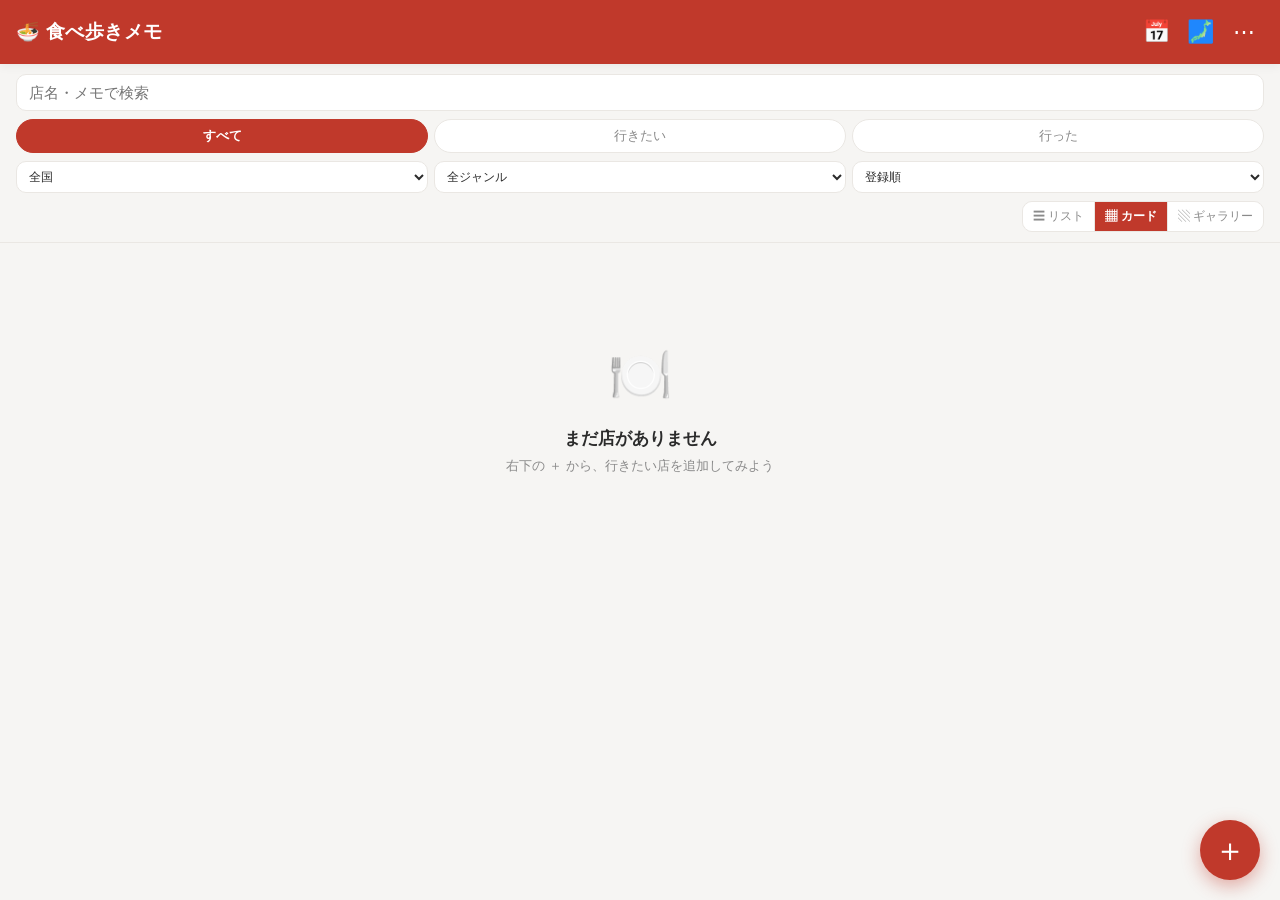
==== commit 98d2525e: "リファクタ: アプリの“顔”を APP_PRESET(preset.js) に集約 色・名前・言葉(行きたい/行った)・数え名(店)・ジャンル・地理軸ON/OFF・ 上限を、差し替え可能な1オブジェク" ====
--- a/index.html
+++ b/index.html
@@ -90,7 +90,7 @@
       <form id="editForm" class="form">
         <input type="hidden" id="f_id" />
         <label class="field">
-          <span class="label">店名 <em>*</em></span>
+          <span class="label" id="f_nameLabel">店名 <em>*</em></span>
           <input type="text" id="f_name" required placeholder="例）餃子の王将 三宮店" />
         </label>
         <label class="field">
@@ -266,6 +266,7 @@
   <!-- ===== トースト ===== -->
   <div class="toast" id="toast" hidden></div>
 
+  <script src="preset.js"></script>
   <script src="vendor/supabase.min.js"></script>
   <script src="config.js"></script>
   <script src="sync.js"></script>
--- a/styles.css
+++ b/styles.css
@@ -160,6 +160,7 @@
 .card-num { color: var(--muted); font-weight: 600; font-size: 13px; }
 .visit-badge { display: inline-block; margin-left: 6px; font-size: 11px; font-weight: 700; color: var(--brand); background: var(--brand-soft); padding: 1px 7px; border-radius: 999px; vertical-align: middle; }
 .card-sub { display: flex; align-items: center; gap: 6px; flex-wrap: wrap; }
+.card-body .card-stars { display: flex; margin-top: 5px; }
 .card-memo { color: var(--muted); font-size: 13px; margin: 6px 0 0; overflow: hidden; text-overflow: ellipsis; white-space: nowrap; }
 
 /* ===== 表示モード（リスト/カード/ギャラリー） ===== */
@@ -186,7 +187,7 @@
 .mode-gallery .card-thumb { width: 100%; height: auto; min-height: 70px; border-radius: 0; }
 .mode-gallery .card-thumb img { width: 100%; height: auto; }
 .mode-gallery .card-body { padding: 8px 10px; }
-.mode-gallery .card-sub, .mode-gallery .card-memo { display: none; }
+.mode-gallery .card-sub, .mode-gallery .card-memo, .mode-gallery .card-stars { display: none; }
 
 /* 表示切替セグメント */
 .viewbar { display: flex; justify-content: flex-end; }
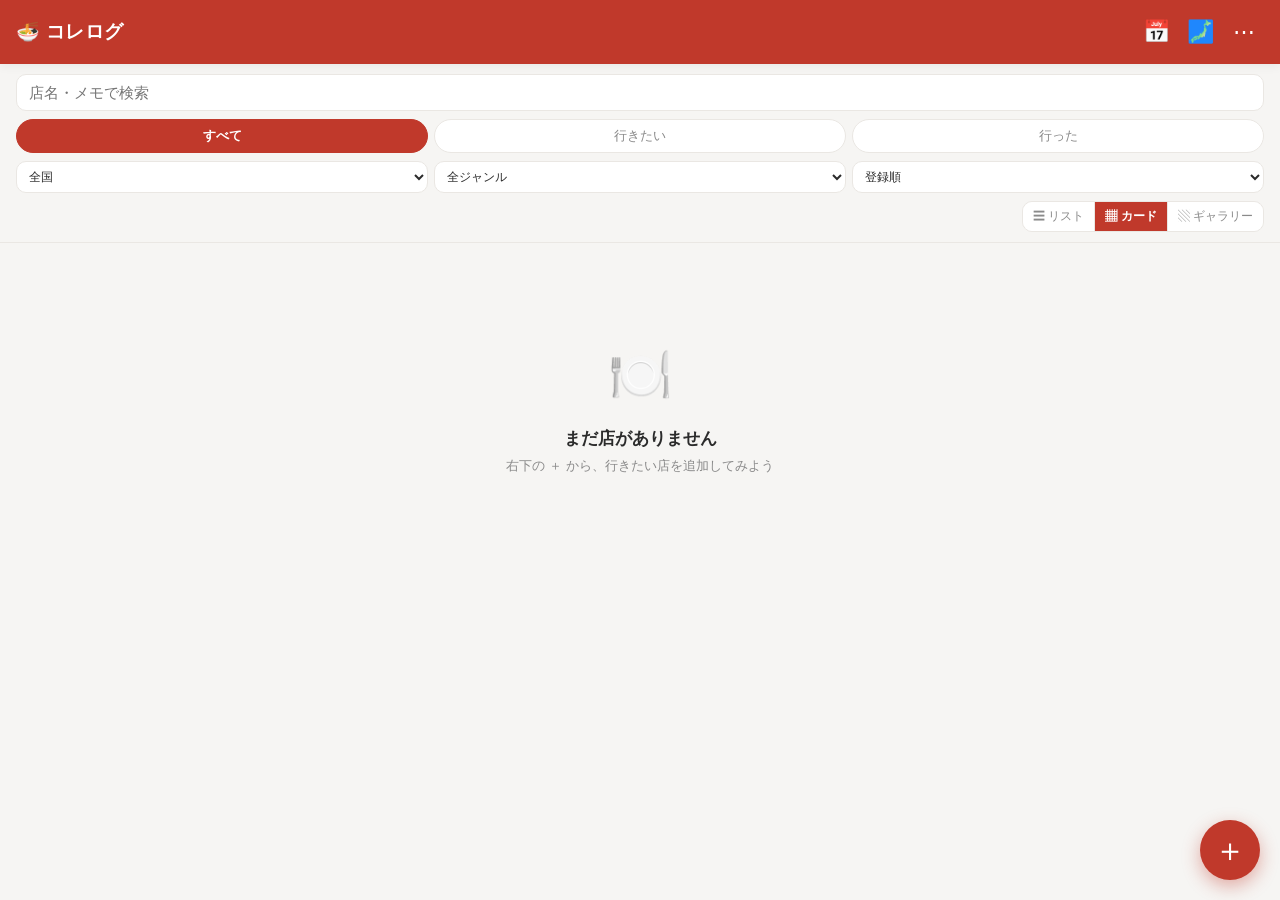
==== commit 2930a3cb: "アプリ名を「コレログ」に（⑥・名前のみ／アイコンは据え置き） preset.js の name を コレログ に変更＝ヘッダー/タブ名が切替。 静的側(manifest name/short_name" ====
--- a/index.html
+++ b/index.html
@@ -4,14 +4,14 @@
   <meta charset="UTF-8" />
   <meta name="viewport" content="width=device-width, initial-scale=1, viewport-fit=cover" />
   <meta name="theme-color" content="#c0392b" />
-  <title>食べ歩きメモ</title>
+  <title>コレログ</title>
 
   <link rel="manifest" href="manifest.webmanifest" />
   <link rel="icon" href="icons/icon.svg" type="image/svg+xml" />
   <link rel="apple-touch-icon" href="icons/apple-touch-icon.png" />
   <meta name="apple-mobile-web-app-capable" content="yes" />
   <meta name="apple-mobile-web-app-status-bar-style" content="black-translucent" />
-  <meta name="apple-mobile-web-app-title" content="食べ歩きメモ" />
+  <meta name="apple-mobile-web-app-title" content="コレログ" />
 
   <script>try{var t=localStorage.getItem('resto-log-theme');if(t)document.documentElement.setAttribute('data-theme',t);}catch(e){}</script>
   <link rel="stylesheet" href="styles.css" />
@@ -19,7 +19,7 @@
 <body>
   <!-- ===== ヘッダー ===== -->
   <header class="app-header">
-    <h1 class="app-title">🍜 食べ歩きメモ</h1>
+    <h1 class="app-title">🍜 コレログ</h1>
     <div class="header-actions">
       <button id="calendarBtn" class="icon-btn" aria-label="カレンダー">📅</button>
       <button id="conquestBtn" class="icon-btn" aria-label="全国制覇">🗾</button>
